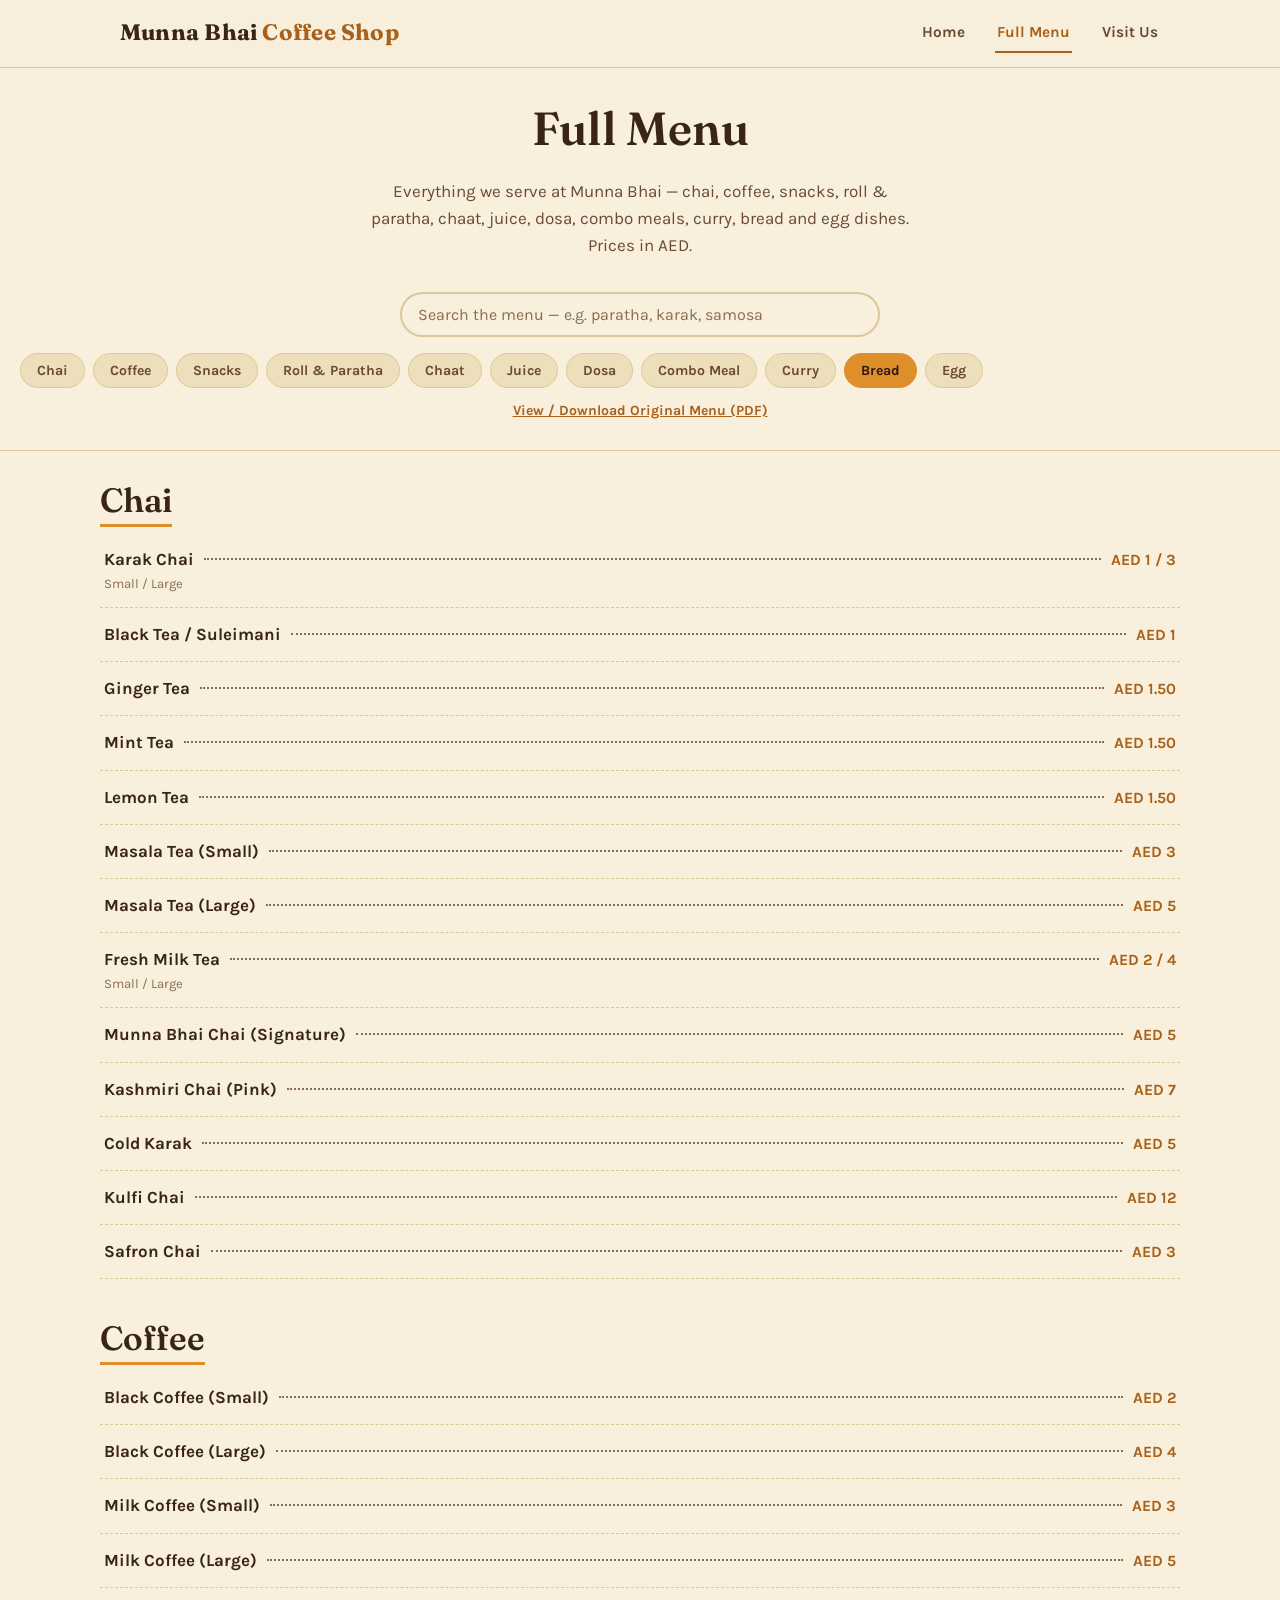
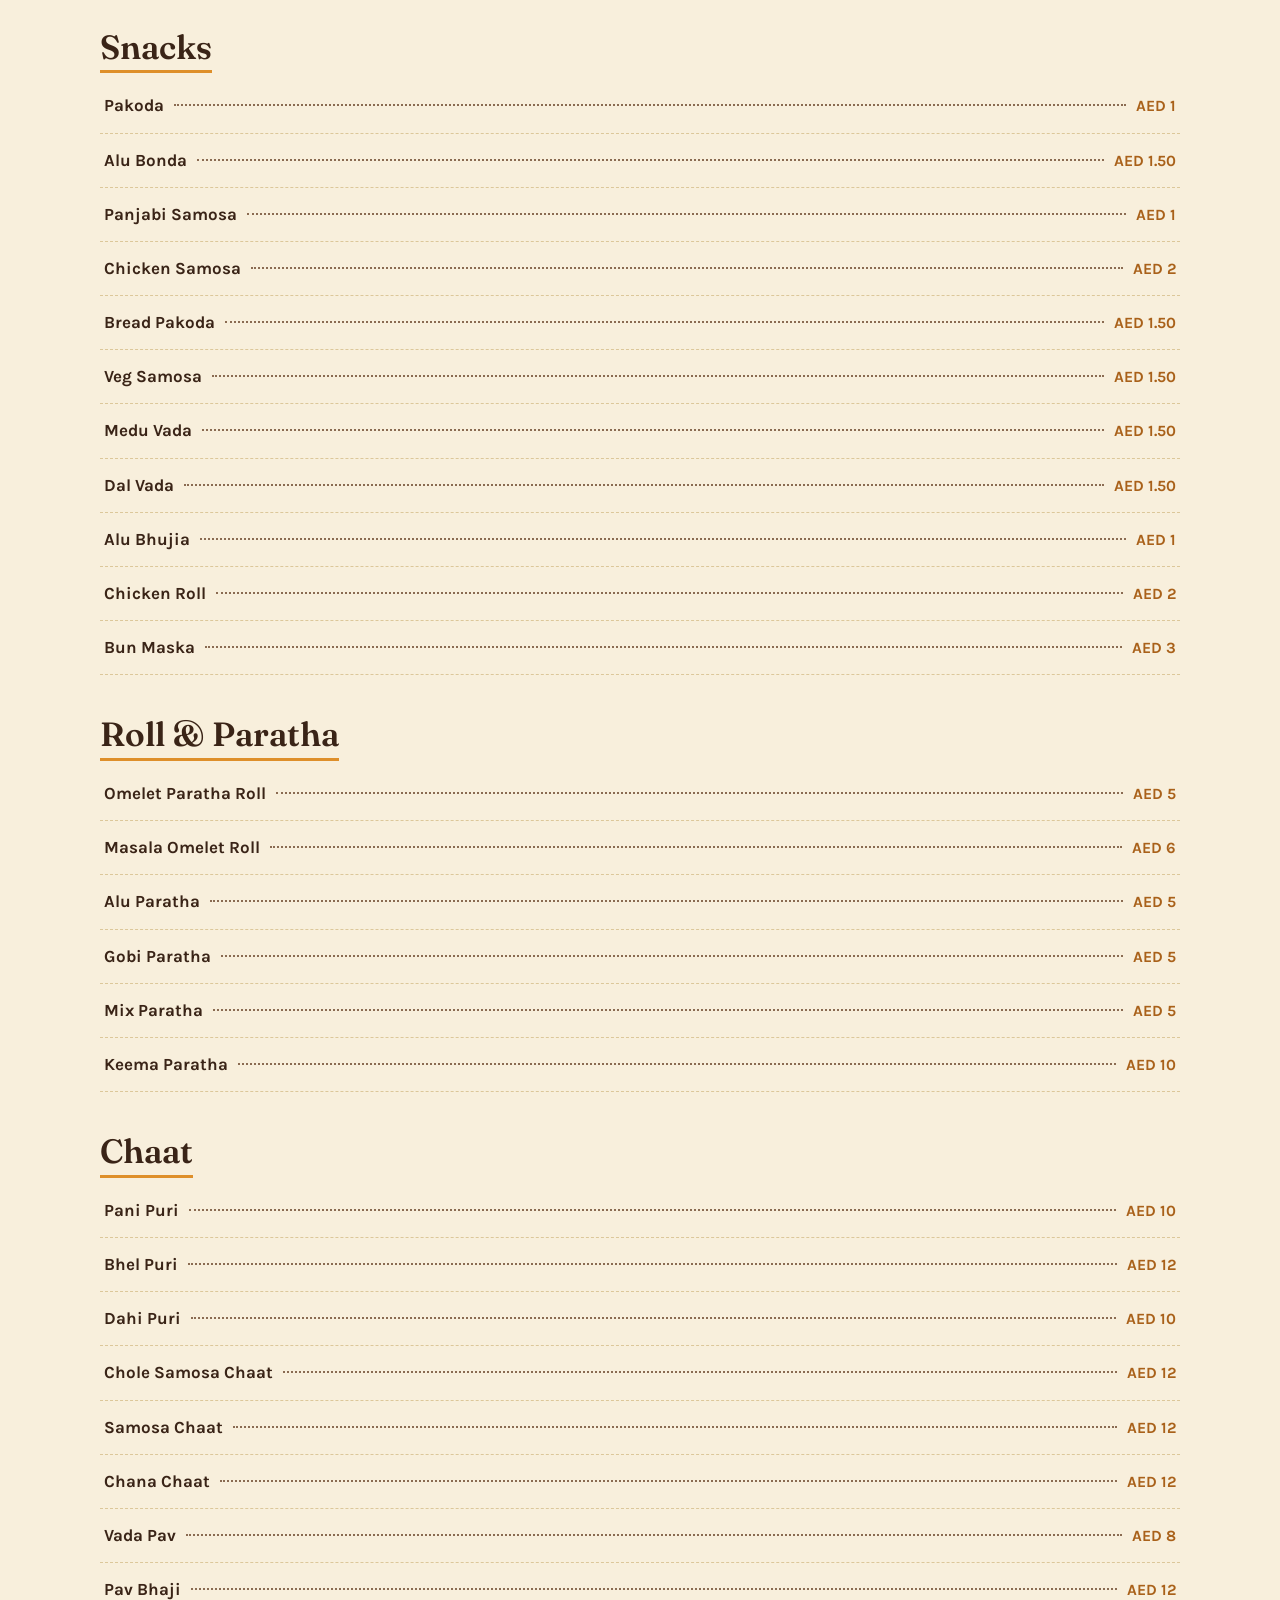
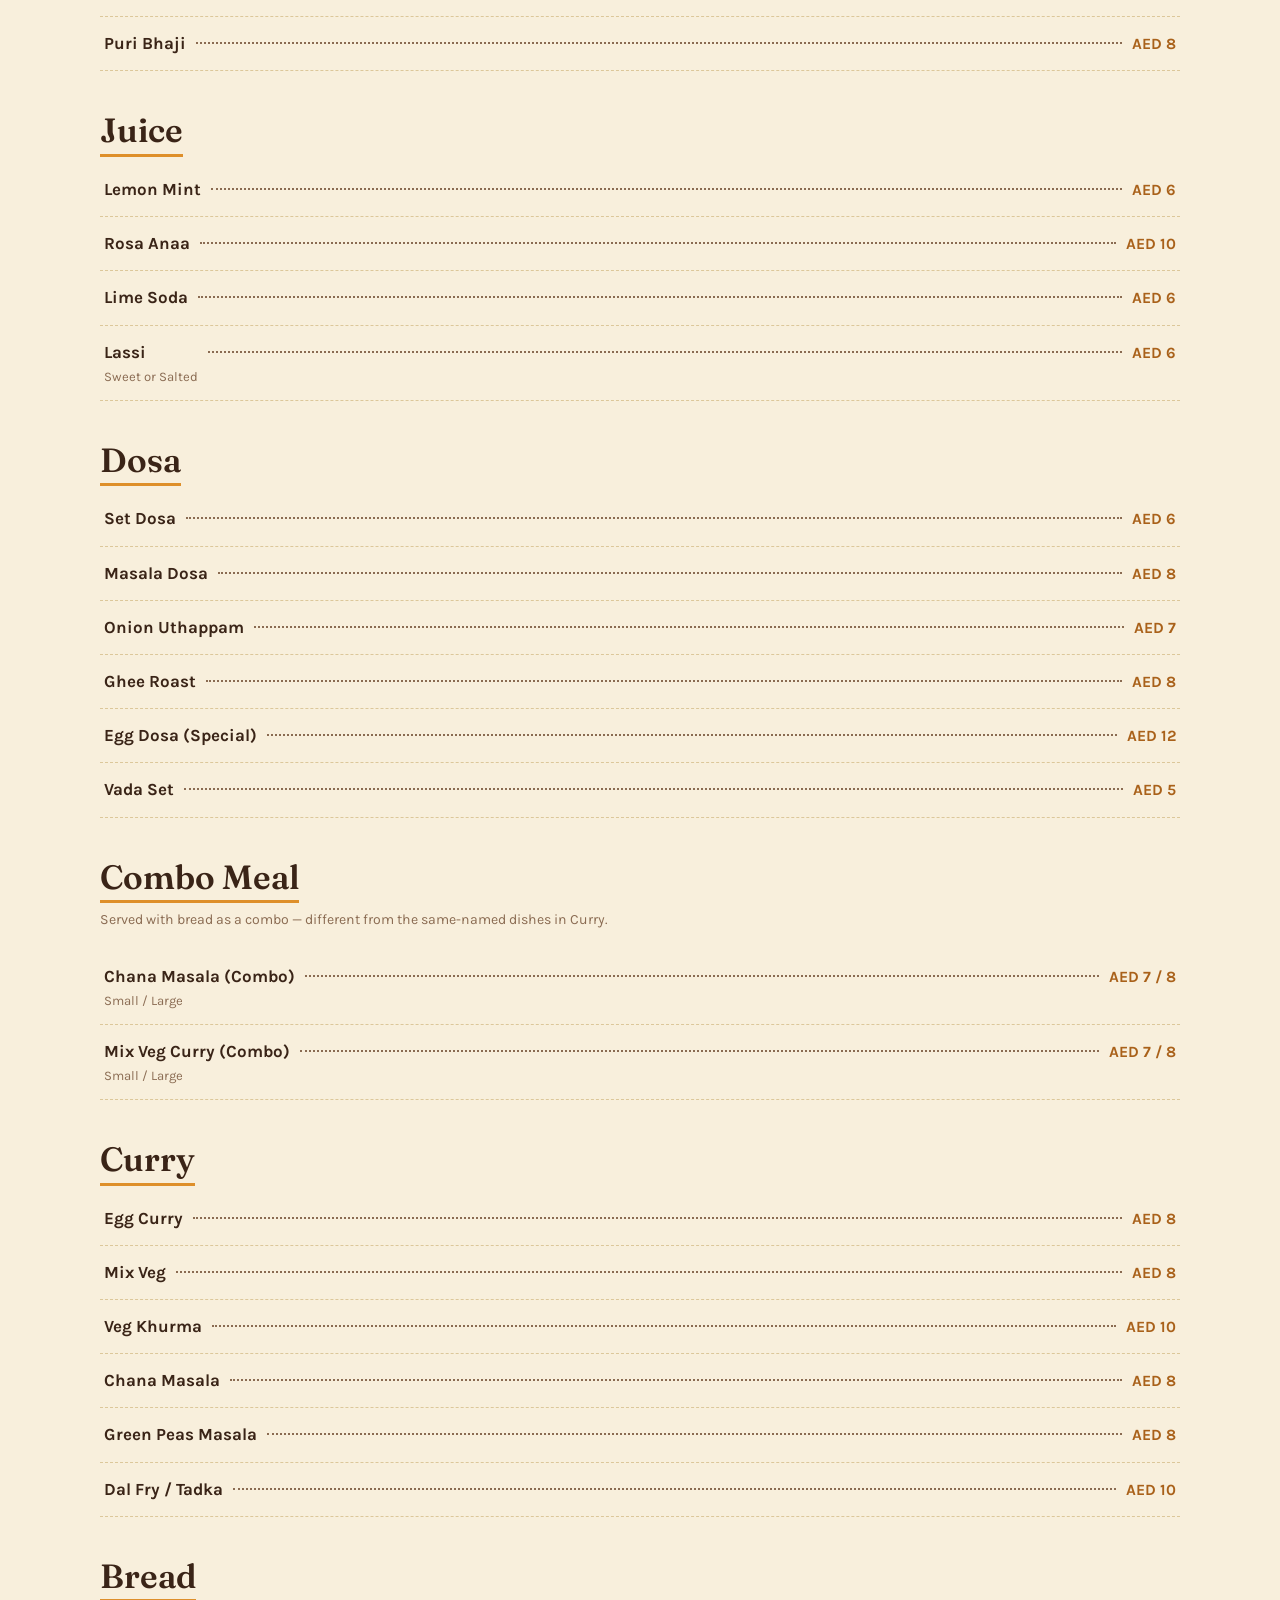
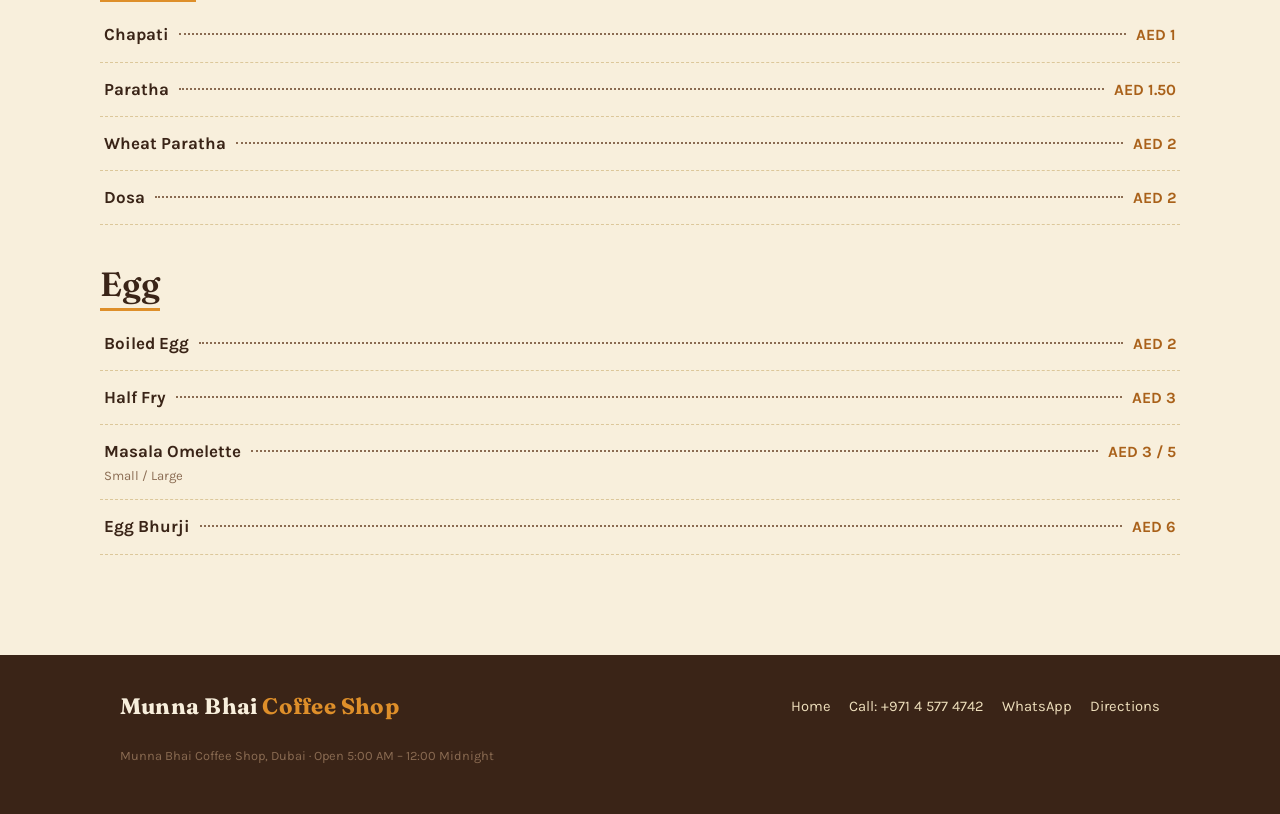
==== menu.html @ 08f59a2c "Add Munna Bhai website files Fix Pav Bhaji spelling" ====
<!doctype html>
<html lang="en">
<head>
<meta charset="utf-8">
<meta name="viewport" content="width=device-width, initial-scale=1">
<title>Full Menu — Munna Bhai Coffee Shop</title>
<meta name="description" content="The full menu at Munna Bhai Coffee Shop, Dubai — chai, coffee, snacks, roll & paratha, chaat, juice, dosa, combo meals, curry, bread and egg dishes.">
<link rel="preconnect" href="https://fonts.googleapis.com">
<link rel="preconnect" href="https://fonts.gstatic.com" crossorigin>
<link href="https://fonts.googleapis.com/css2?family=Fraunces:ital,wght@0,600;0,700;1,500&family=Karla:wght@400;500;700&display=swap" rel="stylesheet">
<link rel="stylesheet" href="styles.css">
</head>
<body>

<header class="site-header">
  <div class="container">
    <a href="index.html" class="wordmark">Munna Bhai <span>Coffee Shop</span></a>
    <button class="nav-toggle" aria-label="Open menu" aria-expanded="false" id="navToggle"><span></span></button>
    <nav class="main-nav" id="mainNav">
      <a href="index.html">Home</a>
      <a href="menu.html" aria-current="page">Full Menu</a>
      <a href="index.html#visit">Visit Us</a>
    </nav>
  </div>
</header>

<div class="menu-page-header container">
  <h1>Full Menu</h1>
  <p>Everything we serve at Munna Bhai — chai, coffee, snacks, roll &amp; paratha, chaat, juice, dosa, combo meals, curry, bread and egg dishes. Prices in AED.</p>
</div>

<div class="menu-tools">
  <div class="search-wrap">
    <input type="search" id="menuSearch" placeholder="Search the menu — e.g. paratha, karak, samosa" aria-label="Search the menu">
  </div>
  <nav class="category-nav" id="categoryNav" aria-label="Menu categories">
    <button data-target="chai" class="active">Chai</button>
    <button data-target="coffee">Coffee</button>
    <button data-target="snacks">Snacks</button>
    <button data-target="roll-paratha">Roll &amp; Paratha</button>
    <button data-target="chaat">Chaat</button>
    <button data-target="juice">Juice</button>
    <button data-target="dosa">Dosa</button>
    <button data-target="combo">Combo Meal</button>
    <button data-target="curry">Curry</button>
    <button data-target="bread">Bread</button>
    <button data-target="egg">Egg</button>
  </nav>
  <p class="original-menu-link"><a href="munna-bhai-menu-original.pdf" target="_blank" rel="noopener">View / Download Original Menu (PDF)</a></p>
</div>

<main class="menu-sections container">

  <section class="menu-category" id="chai">
    <h2>Chai</h2>
    <ul class="menu-items">
      <li class="menu-item"><span class="item-name">Karak Chai<span class="item-note">Small / Large</span></span><span class="leader"></span><span class="item-price">AED 1 / 3</span></li>
      <li class="menu-item"><span class="item-name">Black Tea / Suleimani</span><span class="leader"></span><span class="item-price">AED 1</span></li>
      <li class="menu-item"><span class="item-name">Ginger Tea</span><span class="leader"></span><span class="item-price">AED 1.50</span></li>
      <li class="menu-item"><span class="item-name">Mint Tea</span><span class="leader"></span><span class="item-price">AED 1.50</span></li>
      <li class="menu-item"><span class="item-name">Lemon Tea</span><span class="leader"></span><span class="item-price">AED 1.50</span></li>
      <li class="menu-item"><span class="item-name">Masala Tea (Small)</span><span class="leader"></span><span class="item-price">AED 3</span></li>
      <li class="menu-item"><span class="item-name">Masala Tea (Large)</span><span class="leader"></span><span class="item-price">AED 5</span></li>
      <li class="menu-item"><span class="item-name">Fresh Milk Tea<span class="item-note">Small / Large</span></span><span class="leader"></span><span class="item-price">AED 2 / 4</span></li>
      <li class="menu-item"><span class="item-name">Munna Bhai Chai (Signature)</span><span class="leader"></span><span class="item-price">AED 5</span></li>
      <li class="menu-item"><span class="item-name">Kashmiri Chai (Pink)</span><span class="leader"></span><span class="item-price">AED 7</span></li>
      <li class="menu-item"><span class="item-name">Cold Karak</span><span class="leader"></span><span class="item-price">AED 5</span></li>
      <li class="menu-item"><span class="item-name">Kulfi Chai</span><span class="leader"></span><span class="item-price">AED 12</span></li>
      <li class="menu-item"><span class="item-name">Safron Chai</span><span class="leader"></span><span class="item-price">AED 3</span></li>
    </ul>
  </section>

  <section class="menu-category" id="coffee">
    <h2>Coffee</h2>
    <ul class="menu-items">
      <li class="menu-item"><span class="item-name">Black Coffee (Small)</span><span class="leader"></span><span class="item-price">AED 2</span></li>
      <li class="menu-item"><span class="item-name">Black Coffee (Large)</span><span class="leader"></span><span class="item-price">AED 4</span></li>
      <li class="menu-item"><span class="item-name">Milk Coffee (Small)</span><span class="leader"></span><span class="item-price">AED 3</span></li>
      <li class="menu-item"><span class="item-name">Milk Coffee (Large)</span><span class="leader"></span><span class="item-price">AED 5</span></li>
    </ul>
  </section>

  <section class="menu-category" id="snacks">
    <h2>Snacks</h2>
    <ul class="menu-items">
      <li class="menu-item"><span class="item-name">Pakoda</span><span class="leader"></span><span class="item-price">AED 1</span></li>
      <li class="menu-item"><span class="item-name">Alu Bonda</span><span class="leader"></span><span class="item-price">AED 1.50</span></li>
      <li class="menu-item"><span class="item-name">Panjabi Samosa</span><span class="leader"></span><span class="item-price">AED 1</span></li>
      <li class="menu-item"><span class="item-name">Chicken Samosa</span><span class="leader"></span><span class="item-price">AED 2</span></li>
      <li class="menu-item"><span class="item-name">Bread Pakoda</span><span class="leader"></span><span class="item-price">AED 1.50</span></li>
      <li class="menu-item"><span class="item-name">Veg Samosa</span><span class="leader"></span><span class="item-price">AED 1.50</span></li>
      <li class="menu-item"><span class="item-name">Medu Vada</span><span class="leader"></span><span class="item-price">AED 1.50</span></li>
      <li class="menu-item"><span class="item-name">Dal Vada</span><span class="leader"></span><span class="item-price">AED 1.50</span></li>
      <li class="menu-item"><span class="item-name">Alu Bhujia</span><span class="leader"></span><span class="item-price">AED 1</span></li>
      <li class="menu-item"><span class="item-name">Chicken Roll</span><span class="leader"></span><span class="item-price">AED 2</span></li>
      <li class="menu-item"><span class="item-name">Bun Maska</span><span class="leader"></span><span class="item-price">AED 3</span></li>
    </ul>
  </section>

  <section class="menu-category" id="roll-paratha">
    <h2>Roll &amp; Paratha</h2>
    <ul class="menu-items">
      <li class="menu-item"><span class="item-name">Omelet Paratha Roll</span><span class="leader"></span><span class="item-price">AED 5</span></li>
      <li class="menu-item"><span class="item-name">Masala Omelet Roll</span><span class="leader"></span><span class="item-price">AED 6</span></li>
      <li class="menu-item"><span class="item-name">Alu Paratha</span><span class="leader"></span><span class="item-price">AED 5</span></li>
      <li class="menu-item"><span class="item-name">Gobi Paratha</span><span class="leader"></span><span class="item-price">AED 5</span></li>
      <li class="menu-item"><span class="item-name">Mix Paratha</span><span class="leader"></span><span class="item-price">AED 5</span></li>
      <li class="menu-item"><span class="item-name">Keema Paratha</span><span class="leader"></span><span class="item-price">AED 10</span></li>
    </ul>
  </section>

  <section class="menu-category" id="chaat">
    <h2>Chaat</h2>
    <ul class="menu-items">
      <li class="menu-item"><span class="item-name">Pani Puri</span><span class="leader"></span><span class="item-price">AED 10</span></li>
      <li class="menu-item"><span class="item-name">Bhel Puri</span><span class="leader"></span><span class="item-price">AED 12</span></li>
      <li class="menu-item"><span class="item-name">Dahi Puri</span><span class="leader"></span><span class="item-price">AED 10</span></li>
      <li class="menu-item"><span class="item-name">Chole Samosa Chaat</span><span class="leader"></span><span class="item-price">AED 12</span></li>
      <li class="menu-item"><span class="item-name">Samosa Chaat</span><span class="leader"></span><span class="item-price">AED 12</span></li>
      <li class="menu-item"><span class="item-name">Chana Chaat</span><span class="leader"></span><span class="item-price">AED 12</span></li>
      <li class="menu-item"><span class="item-name">Vada Pav</span><span class="leader"></span><span class="item-price">AED 8</span></li>
      <li class="menu-item"><span class="item-name">Pav Bhaji</span><span class="leader"></span><span class="item-price">AED 12</span></li>
      <li class="menu-item"><span class="item-name">Puri Bhaji</span><span class="leader"></span><span class="item-price">AED 8</span></li>
    </ul>
  </section>

  <section class="menu-category" id="juice">
    <h2>Juice</h2>
    <ul class="menu-items">
      <li class="menu-item"><span class="item-name">Lemon Mint</span><span class="leader"></span><span class="item-price">AED 6</span></li>
      <li class="menu-item"><span class="item-name">Rosa Anaa</span><span class="leader"></span><span class="item-price">AED 10</span></li>
      <li class="menu-item"><span class="item-name">Lime Soda</span><span class="leader"></span><span class="item-price">AED 6</span></li>
      <li class="menu-item"><span class="item-name">Lassi<span class="item-note">Sweet or Salted</span></span><span class="leader"></span><span class="item-price">AED 6</span></li>
    </ul>
  </section>

  <section class="menu-category" id="dosa">
    <h2>Dosa</h2>
    <ul class="menu-items">
      <li class="menu-item"><span class="item-name">Set Dosa</span><span class="leader"></span><span class="item-price">AED 6</span></li>
      <li class="menu-item"><span class="item-name">Masala Dosa</span><span class="leader"></span><span class="item-price">AED 8</span></li>
      <li class="menu-item"><span class="item-name">Onion Uthappam</span><span class="leader"></span><span class="item-price">AED 7</span></li>
      <li class="menu-item"><span class="item-name">Ghee Roast</span><span class="leader"></span><span class="item-price">AED 8</span></li>
      <li class="menu-item"><span class="item-name">Egg Dosa (Special)</span><span class="leader"></span><span class="item-price">AED 12</span></li>
      <li class="menu-item"><span class="item-name">Vada Set</span><span class="leader"></span><span class="item-price">AED 5</span></li>
    </ul>
  </section>

  <section class="menu-category" id="combo">
    <h2>Combo Meal</h2>
    <p class="category-sub">Served with bread as a combo — different from the same-named dishes in Curry.</p>
    <ul class="menu-items">
      <li class="menu-item"><span class="item-name">Chana Masala (Combo)<span class="item-note">Small / Large</span></span><span class="leader"></span><span class="item-price">AED 7 / 8</span></li>
      <li class="menu-item"><span class="item-name">Mix Veg Curry (Combo)<span class="item-note">Small / Large</span></span><span class="leader"></span><span class="item-price">AED 7 / 8</span></li>
    </ul>
  </section>

  <section class="menu-category" id="curry">
    <h2>Curry</h2>
    <ul class="menu-items">
      <li class="menu-item"><span class="item-name">Egg Curry</span><span class="leader"></span><span class="item-price">AED 8</span></li>
      <li class="menu-item"><span class="item-name">Mix Veg</span><span class="leader"></span><span class="item-price">AED 8</span></li>
      <li class="menu-item"><span class="item-name">Veg Khurma</span><span class="leader"></span><span class="item-price">AED 10</span></li>
      <li class="menu-item"><span class="item-name">Chana Masala</span><span class="leader"></span><span class="item-price">AED 8</span></li>
      <li class="menu-item"><span class="item-name">Green Peas Masala</span><span class="leader"></span><span class="item-price">AED 8</span></li>
      <li class="menu-item"><span class="item-name">Dal Fry / Tadka</span><span class="leader"></span><span class="item-price">AED 10</span></li>
    </ul>
  </section>

  <section class="menu-category" id="bread">
    <h2>Bread</h2>
    <ul class="menu-items">
      <li class="menu-item"><span class="item-name">Chapati</span><span class="leader"></span><span class="item-price">AED 1</span></li>
      <li class="menu-item"><span class="item-name">Paratha</span><span class="leader"></span><span class="item-price">AED 1.50</span></li>
      <li class="menu-item"><span class="item-name">Wheat Paratha</span><span class="leader"></span><span class="item-price">AED 2</span></li>
      <li class="menu-item"><span class="item-name">Dosa</span><span class="leader"></span><span class="item-price">AED 2</span></li>
    </ul>
  </section>

  <section class="menu-category" id="egg">
    <h2>Egg</h2>
    <ul class="menu-items">
      <li class="menu-item"><span class="item-name">Boiled Egg</span><span class="leader"></span><span class="item-price">AED 2</span></li>
      <li class="menu-item"><span class="item-name">Half Fry</span><span class="leader"></span><span class="item-price">AED 3</span></li>
      <li class="menu-item"><span class="item-name">Masala Omelette<span class="item-note">Small / Large</span></span><span class="leader"></span><span class="item-price">AED 3 / 5</span></li>
      <li class="menu-item"><span class="item-name">Egg Bhurji</span><span class="leader"></span><span class="item-price">AED 6</span></li>
    </ul>
  </section>

  <p class="no-results" id="noResults">No dishes match your search. Try a different word.</p>

</main>

<footer class="site-footer">
  <div class="container">
    <a href="index.html" class="wordmark">Munna Bhai <span>Coffee Shop</span></a>
    <ul class="footer-links">
      <li><a href="index.html">Home</a></li>
      <li><a href="tel:+97145774742">Call: +971 4 577 4742</a></li>
      <li><a href="https://wa.me/971563272263" target="_blank" rel="noopener">WhatsApp</a></li>
      <li><a href="https://maps.app.goo.gl/atyirb3sPu7G8HY16" target="_blank" rel="noopener">Directions</a></li>
    </ul>
    <p class="footer-note">Munna Bhai Coffee Shop, Dubai · Open 5:00 AM – 12:00 Midnight</p>
  </div>
</footer>

<div class="mobile-bar">
  <a href="tel:+97145774742"><span class="ic">📞</span>Call</a>
  <a href="https://maps.app.goo.gl/atyirb3sPu7G8HY16" target="_blank" rel="noopener"><span class="ic">📍</span>Directions</a>
</div>

<script src="script.js"></script>
</body>
</html>
---- styles.css ----
/* ============================================================
   MUNNA BHAI — shared styles
   Warm cream / deep brown / saffron chai-shop palette.
   ============================================================ */

:root {
  --cream:        #F8EFDC;
  --cream-deep:   #EEDFBC;
  --cream-line:   #DCC79A;
  --brown:        #3A2417;
  --brown-soft:   #6B4A34;
  --brown-faint:  #8A6B52;
  --saffron:      #DE8F2A;
  --saffron-deep: #A9611A;
  --maroon:       #8A2E1C;
  --cream-rgb:    248, 239, 220;

  --font-display: "Fraunces", Georgia, serif;
  --font-body:    "Karla", "Segoe UI", sans-serif;

  --max-width: 1080px;
  --radius: 10px;
}

* { box-sizing: border-box; }

html {
  scroll-behavior: smooth;
}

@media (prefers-reduced-motion: reduce) {
  html { scroll-behavior: auto; }
  * { animation-duration: 0.01ms !important; transition-duration: 0.01ms !important; }
}

body {
  margin: 0;
  background: var(--cream);
  color: var(--brown);
  font-family: var(--font-body);
  font-size: 17px;
  line-height: 1.6;
  -webkit-font-smoothing: antialiased;
}

img { max-width: 100%; display: block; }

a { color: inherit; }

h1, h2, h3 {
  font-family: var(--font-display);
  color: var(--brown);
  margin: 0 0 0.5em;
  line-height: 1.15;
  font-weight: 600;
}

h1 { font-size: clamp(2rem, 6vw, 2.9rem); }
h2 { font-size: clamp(1.5rem, 4.5vw, 2.1rem); }
h3 { font-size: 1.2rem; }

p { margin: 0 0 1em; }

.container {
  max-width: var(--max-width);
  margin: 0 auto;
  padding: 0 20px;
}

/* Focus visibility */
a:focus-visible,
button:focus-visible,
input:focus-visible {
  outline: 3px solid var(--saffron-deep);
  outline-offset: 2px;
}

/* ---------- Buttons ---------- */
.btn {
  display: inline-flex;
  align-items: center;
  justify-content: center;
  gap: 8px;
  padding: 13px 24px;
  border-radius: var(--radius);
  font-family: var(--font-body);
  font-weight: 700;
  font-size: 0.98rem;
  text-decoration: none;
  border: 2px solid transparent;
  cursor: pointer;
  transition: background-color 0.15s ease, color 0.15s ease, border-color 0.15s ease;
}

.btn-primary {
  background: var(--saffron);
  color: #2B1A0F;
}
.btn-primary:hover { background: var(--saffron-deep); color: #fff; }

.btn-outline {
  background: transparent;
  border-color: var(--brown);
  color: var(--brown);
}
.btn-outline:hover { background: var(--brown); color: var(--cream); }

.btn-row {
  display: flex;
  flex-wrap: wrap;
  gap: 14px;
}

/* ---------- Header ---------- */
.site-header {
  position: sticky;
  top: 0;
  z-index: 40;
  background: rgba(var(--cream-rgb), 0.94);
  backdrop-filter: blur(6px);
  border-bottom: 1px solid var(--cream-line);
}

.site-header .container {
  display: flex;
  align-items: center;
  justify-content: space-between;
  padding-top: 14px;
  padding-bottom: 14px;
}

.wordmark {
  font-family: var(--font-display);
  font-size: 1.4rem;
  font-weight: 700;
  text-decoration: none;
  color: var(--brown);
  letter-spacing: 0.01em;
}
.wordmark span { color: var(--saffron-deep); }

.main-nav {
  display: flex;
  gap: 28px;
}

.main-nav a {
  text-decoration: none;
  font-weight: 700;
  font-size: 0.96rem;
  color: var(--brown-soft);
  padding: 6px 2px;
  border-bottom: 2px solid transparent;
}
.main-nav a:hover,
.main-nav a[aria-current="page"] {
  color: var(--saffron-deep);
  border-bottom-color: var(--saffron-deep);
}

.nav-toggle {
  display: none;
  background: none;
  border: 2px solid var(--brown);
  border-radius: 8px;
  width: 42px;
  height: 38px;
  align-items: center;
  justify-content: center;
  cursor: pointer;
}
.nav-toggle span,
.nav-toggle span::before,
.nav-toggle span::after {
  display: block;
  width: 20px;
  height: 2px;
  background: var(--brown);
  position: relative;
}
.nav-toggle span::before,
.nav-toggle span::after {
  content: "";
  position: absolute;
  left: 0;
}
.nav-toggle span::before { top: -6px; }
.nav-toggle span::after { top: 6px; }

@media (max-width: 680px) {
  .nav-toggle { display: inline-flex; }
  .main-nav {
    position: absolute;
    top: 100%;
    left: 0;
    right: 0;
    background: var(--cream);
    border-bottom: 1px solid var(--cream-line);
    flex-direction: column;
    gap: 0;
    padding: 6px 20px 14px;
    display: none;
  }
  .main-nav.open { display: flex; }
  .main-nav a { padding: 12px 0; border-bottom: 1px solid var(--cream-line); }
}

/* ---------- Hero ---------- */
.hero {
  background: linear-gradient(180deg, var(--cream-deep) 0%, var(--cream) 100%);
  border-bottom: 1px solid var(--cream-line);
}

.hero .container {
  display: grid;
  grid-template-columns: 1.1fr 1fr;
  gap: 40px;
  align-items: center;
  padding-top: 48px;
  padding-bottom: 48px;
}

.hero-copy .eyebrow-tag {
  display: inline-block;
  color: var(--saffron-deep);
  font-family: var(--font-display);
  font-style: italic;
  font-size: 1.05rem;
  margin-bottom: 10px;
}

.hero-copy p {
  color: var(--brown-soft);
  font-size: 1.08rem;
  max-width: 46ch;
}

.hero-art {
  width: 100%;
  border-radius: 16px;
  overflow: hidden;
  background: var(--brown);
}
.hero-art svg { width: 100%; height: auto; display: block; }
.hero-art figcaption {
  font-size: 0.78rem;
  color: var(--brown-faint);
  text-align: center;
  margin-top: 8px;
}

@media (max-width: 800px) {
  .hero .container {
    grid-template-columns: 1fr;
    padding-top: 32px;
  }
  .hero-art { order: -1; }
}

/* ---------- Specialities ---------- */
.specialities { padding: 56px 0 40px; }

.section-heading {
  text-align: center;
  max-width: 60ch;
  margin: 0 auto 32px;
}
.section-heading p { color: var(--brown-soft); }

.spec-grid {
  display: grid;
  grid-template-columns: repeat(4, 1fr);
  gap: 18px;
}

@media (max-width: 760px) {
  .spec-grid { grid-template-columns: repeat(2, 1fr); }
}

.spec-card {
  background: var(--cream-deep);
  border: 1px solid var(--cream-line);
  border-radius: var(--radius);
  padding: 22px 16px;
  text-align: center;
}
.spec-card svg { width: 46px; height: 46px; margin: 0 auto 12px; }
.spec-card h3 { margin-bottom: 4px; font-size: 1.08rem; }
.spec-card p { color: var(--brown-soft); font-size: 0.92rem; margin: 0; }

.curry-note {
  margin: 26px auto 0;
  max-width: 640px;
  text-align: center;
  border-top: 1px solid var(--cream-line);
  padding-top: 22px;
  color: var(--brown-soft);
}
.curry-note strong { color: var(--brown); }

/* ---------- Menu preview ---------- */
.menu-preview { padding: 40px 0 56px; }

.preview-list {
  max-width: 640px;
  margin: 0 auto;
  list-style: none;
  padding: 0;
}
.preview-list li {
  display: flex;
  align-items: baseline;
  gap: 8px;
  padding: 12px 0;
  border-bottom: 1px dashed var(--cream-line);
}
.preview-list .item-name { font-weight: 700; white-space: nowrap; }
.preview-list .leader {
  flex: 1;
  border-bottom: 2px dotted var(--brown-faint);
  height: 0;
  transform: translateY(-4px);
}
.preview-list .item-price {
  font-weight: 700;
  color: var(--saffron-deep);
  white-space: nowrap;
}

.preview-cta { text-align: center; margin-top: 30px; }

/* ---------- About ---------- */
.about {
  background: var(--cream-deep);
  border-top: 1px solid var(--cream-line);
  border-bottom: 1px solid var(--cream-line);
  padding: 52px 0;
}
.about .container {
  display: grid;
  grid-template-columns: 1fr 1fr;
  gap: 40px;
  align-items: center;
}
.about-art svg { width: 100%; height: auto; border-radius: 14px; }
.about-copy p { color: var(--brown-soft); }

@media (max-width: 760px) {
  .about .container { grid-template-columns: 1fr; }
  .about-art { order: -1; max-width: 320px; margin: 0 auto; }
}

/* ---------- Visit us ---------- */
.visit { padding: 52px 0 40px; }

.visit-grid {
  display: grid;
  grid-template-columns: 1fr 1fr;
  gap: 36px;
  align-items: start;
}

@media (max-width: 760px) {
  .visit-grid { grid-template-columns: 1fr; }
}

.visit-art svg { width: 100%; height: auto; border-radius: 14px; }

.detail-list {
  list-style: none;
  padding: 0;
  margin: 0 0 22px;
}
.detail-list li {
  display: flex;
  gap: 12px;
  padding: 10px 0;
  border-bottom: 1px solid var(--cream-line);
}
.detail-list .label {
  font-weight: 700;
  min-width: 92px;
  color: var(--brown-soft);
}
.detail-list a { text-decoration: underline; text-decoration-color: var(--saffron); }

/* ---------- Footer ---------- */
.site-footer {
  background: var(--brown);
  color: var(--cream);
  padding: 34px 0 90px;
}
.site-footer .container {
  display: flex;
  flex-wrap: wrap;
  justify-content: space-between;
  gap: 16px;
  align-items: center;
}
.site-footer .wordmark { color: var(--cream); }
.site-footer .wordmark span { color: var(--saffron); }
.footer-links {
  list-style: none;
  display: flex;
  flex-wrap: wrap;
  gap: 18px;
  padding: 0;
  margin: 0;
  font-size: 0.92rem;
}
.footer-links a { text-decoration: none; color: var(--cream-deep); }
.footer-links a:hover { color: var(--saffron); }
.footer-note {
  width: 100%;
  font-size: 0.8rem;
  color: var(--brown-faint);
  margin-top: 6px;
}

@media (min-width: 681px) {
  .site-footer { padding-bottom: 34px; }
}

/* ---------- Sticky mobile action bar ---------- */
.mobile-bar {
  display: none;
}
@media (max-width: 680px) {
  .mobile-bar {
    display: flex;
    position: fixed;
    left: 0;
    right: 0;
    bottom: 0;
    z-index: 50;
    background: var(--brown);
    border-top: 1px solid var(--saffron-deep);
  }
  .mobile-bar a {
    flex: 1;
    text-align: center;
    padding: 13px 8px;
    text-decoration: none;
    color: var(--cream);
    font-weight: 700;
    font-size: 0.92rem;
  }
  .mobile-bar a:first-child { border-right: 1px solid rgba(var(--cream-rgb), 0.2); }
  .mobile-bar a span.ic { margin-right: 6px; }
}

/* ============================================================
   FULL MENU PAGE
   ============================================================ */

.menu-page-header {
  padding: 34px 0 18px;
  text-align: center;
}
.menu-page-header p { color: var(--brown-soft); max-width: 56ch; margin: 0 auto; }

.menu-tools {
  position: sticky;
  top: 65px;
  z-index: 30;
  background: rgba(var(--cream-rgb), 0.97);
  border-bottom: 1px solid var(--cream-line);
  padding: 14px 0;
}

.search-wrap {
  position: relative;
  max-width: 480px;
  margin: 0 auto 14px;
}
.search-wrap input {
  width: 100%;
  padding: 11px 16px;
  border-radius: 30px;
  border: 2px solid var(--cream-line);
  background: var(--cream);
  color: var(--brown);
  font-family: var(--font-body);
  font-size: 1rem;
}
.search-wrap input::placeholder { color: var(--brown-faint); }
.search-wrap input:focus { border-color: var(--saffron-deep); outline: none; }

.category-nav {
  display: flex;
  gap: 8px;
  overflow-x: auto;
  padding: 2px 20px 6px;
  scrollbar-width: thin;
  -webkit-overflow-scrolling: touch;
}
.category-nav::-webkit-scrollbar { height: 5px; }
.category-nav::-webkit-scrollbar-thumb { background: var(--cream-line); border-radius: 4px; }

.category-nav button {
  flex: none;
  padding: 8px 16px;
  border-radius: 30px;
  border: 1.5px solid var(--cream-line);
  background: var(--cream-deep);
  color: var(--brown-soft);
  font-family: var(--font-body);
  font-weight: 700;
  font-size: 0.88rem;
  cursor: pointer;
  white-space: nowrap;
}
.category-nav button.active,
.category-nav button:hover {
  background: var(--saffron);
  border-color: var(--saffron);
  color: #2B1A0F;
}

.original-menu-link {
  text-align: center;
  font-size: 0.88rem;
  padding-top: 6px;
}
.original-menu-link a { color: var(--saffron-deep); font-weight: 700; text-decoration: underline; }

.menu-sections { padding: 30px 0 60px; }

.menu-category {
  margin-bottom: 40px;
  scroll-margin-top: 150px;
}
.menu-category h2 {
  border-bottom: 3px solid var(--saffron);
  display: inline-block;
  padding-bottom: 4px;
  margin-bottom: 6px;
}
.category-sub {
  color: var(--brown-faint);
  font-size: 0.88rem;
  margin-bottom: 18px;
}

.menu-items { list-style: none; padding: 0; margin: 0; }

.menu-item {
  display: flex;
  align-items: baseline;
  gap: 10px;
  padding: 13px 4px;
  border-bottom: 1px dashed var(--cream-line);
}
.menu-item .item-name {
  font-weight: 700;
  color: var(--brown);
}
.menu-item .item-note {
  display: block;
  font-weight: 400;
  font-size: 0.82rem;
  color: var(--brown-faint);
}
.menu-item .leader {
  flex: 1;
  border-bottom: 2px dotted var(--brown-faint);
  height: 0;
  transform: translateY(-5px);
  min-width: 16px;
}
.menu-item .item-price {
  font-weight: 700;
  color: var(--saffron-deep);
  white-space: nowrap;
  font-size: 0.98rem;
}

.no-results {
  text-align: center;
  color: var(--brown-faint);
  padding: 40px 0;
  display: none;
}
.no-results.visible { display: block; }

.menu-item.hidden { display: none; }
.menu-category.hidden { display: none; }
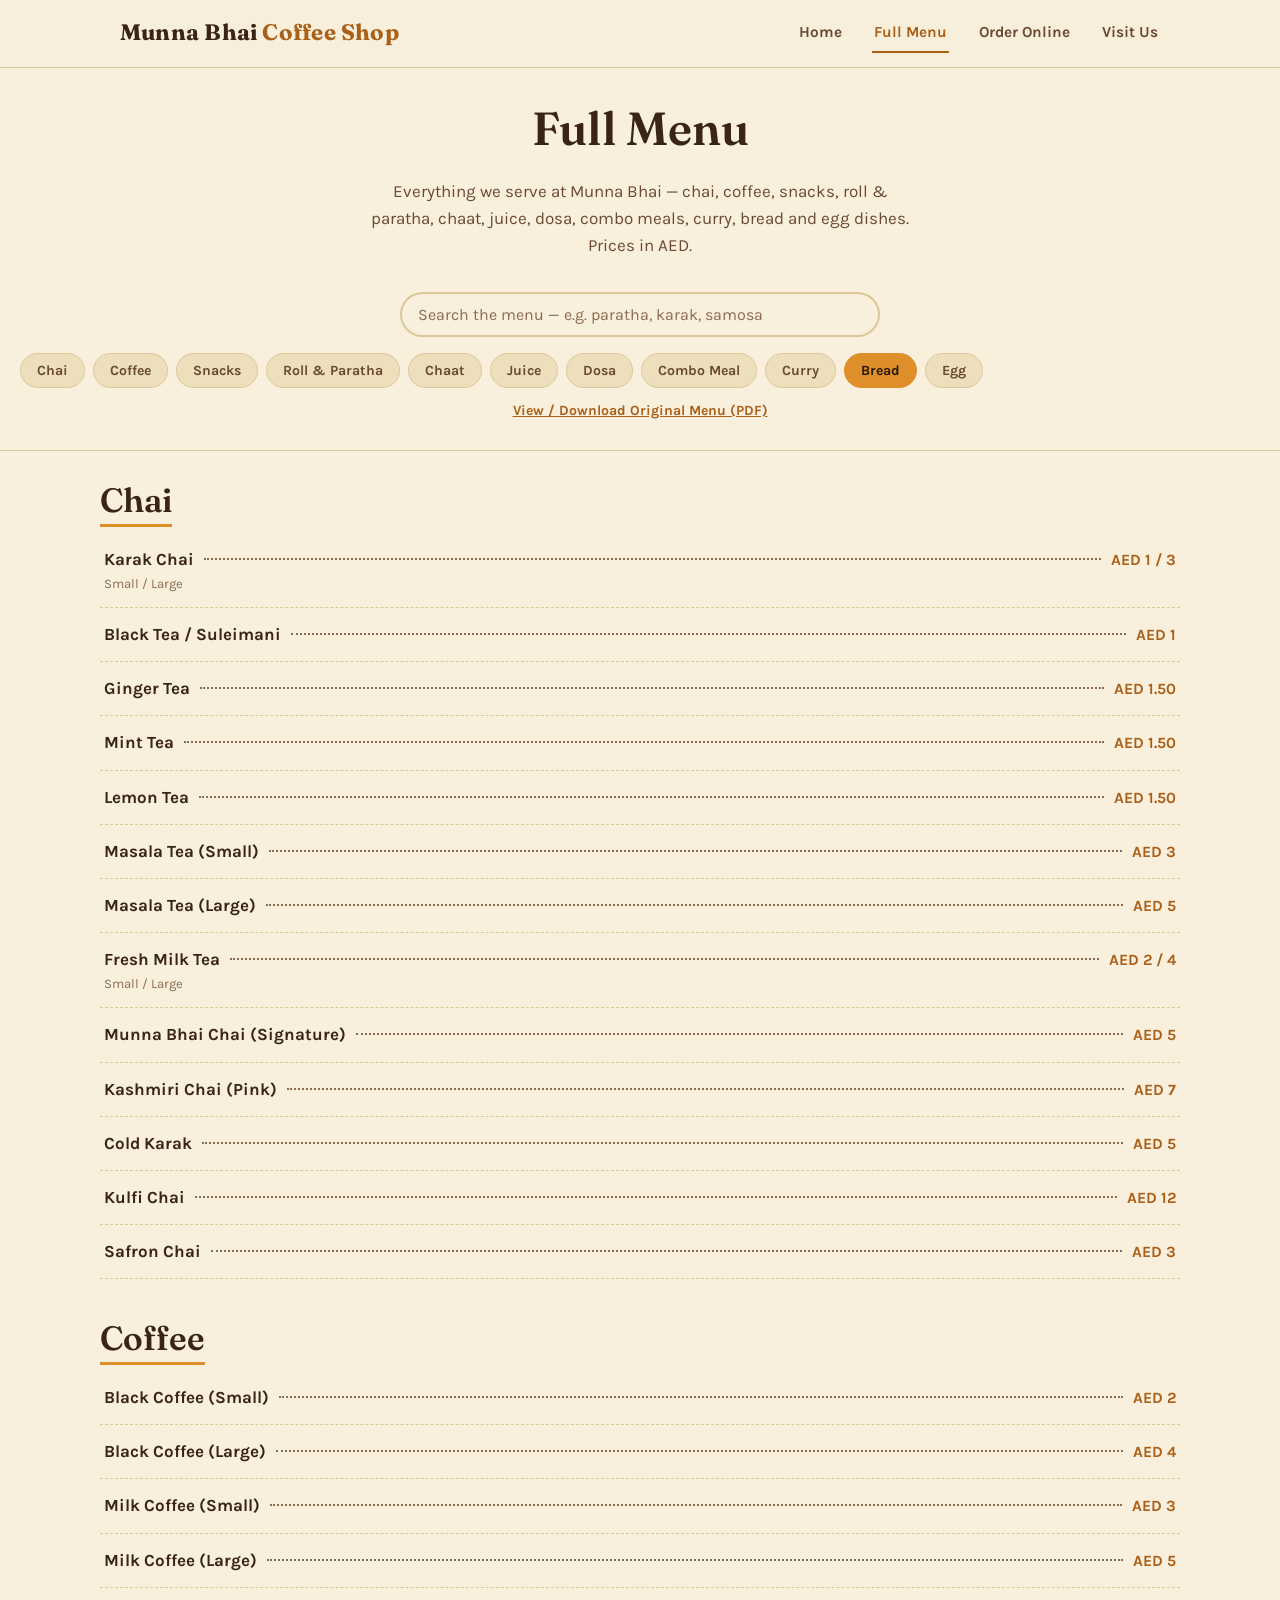
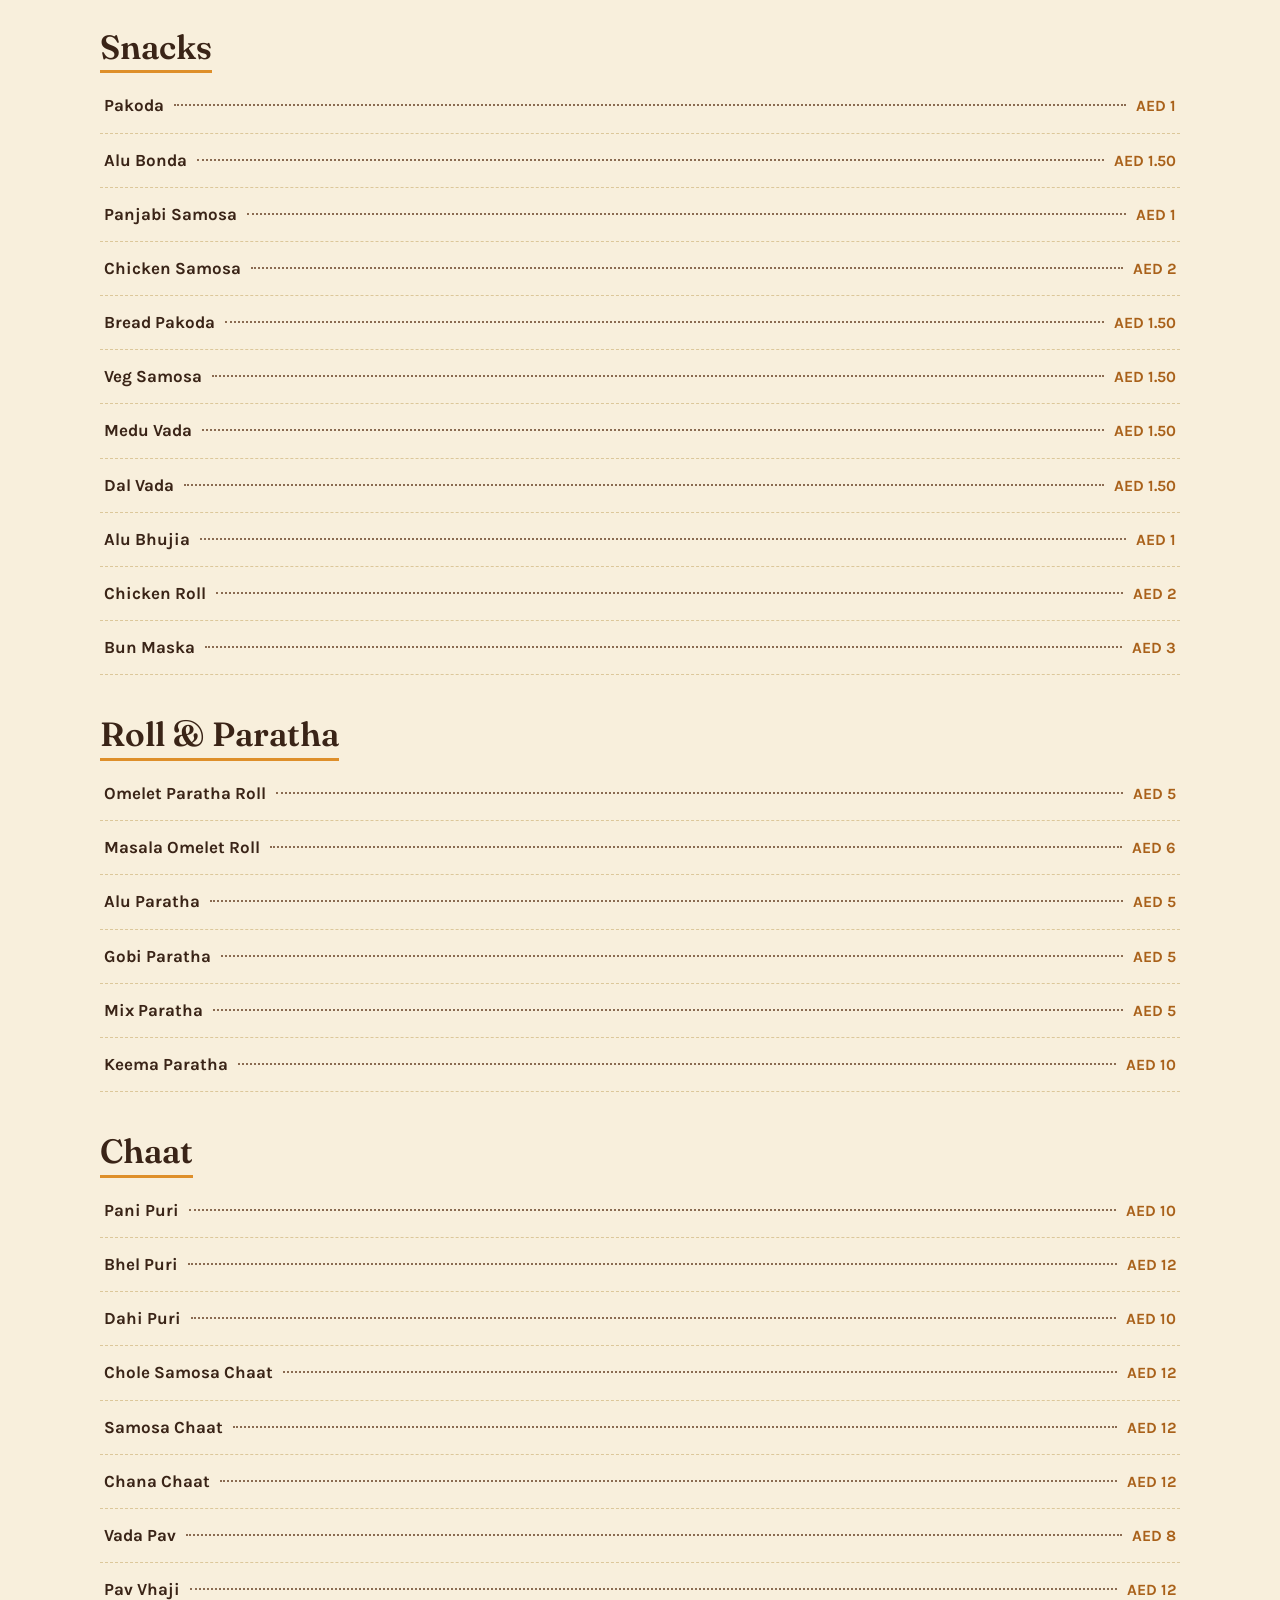
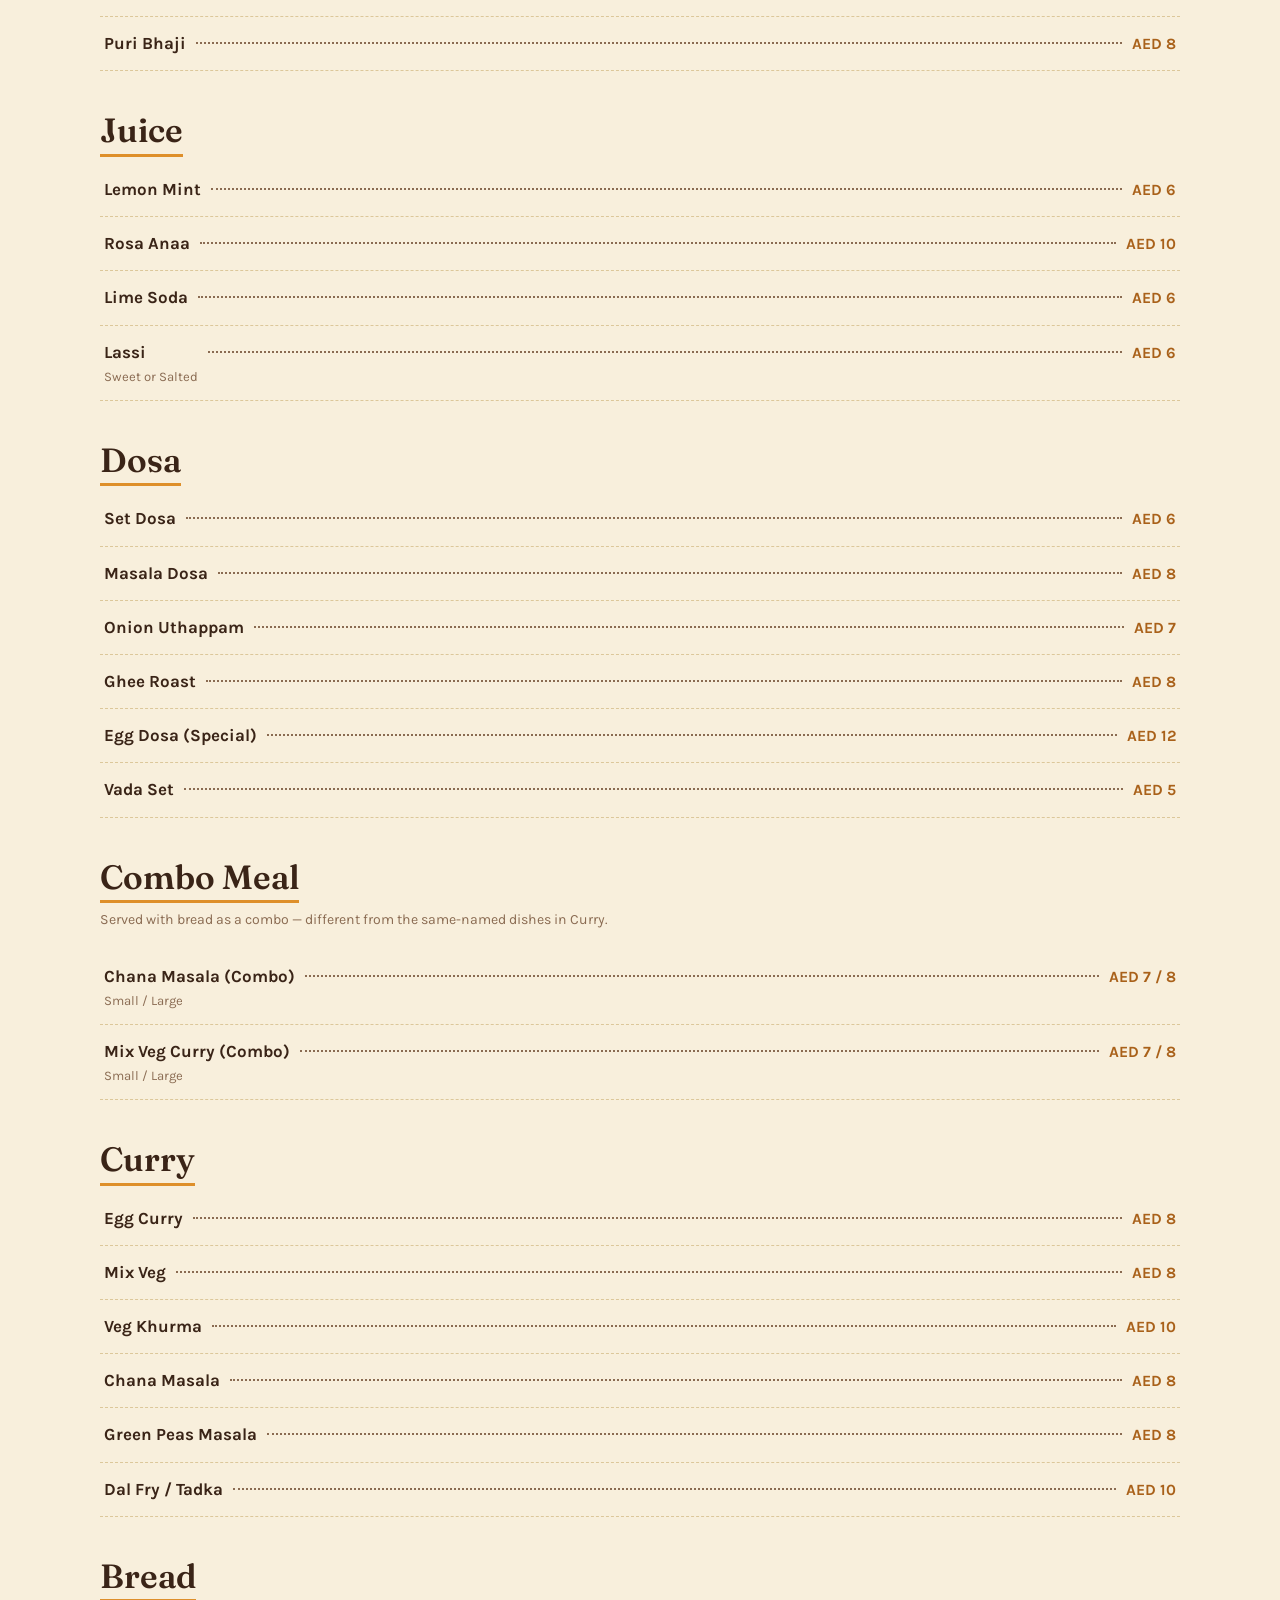
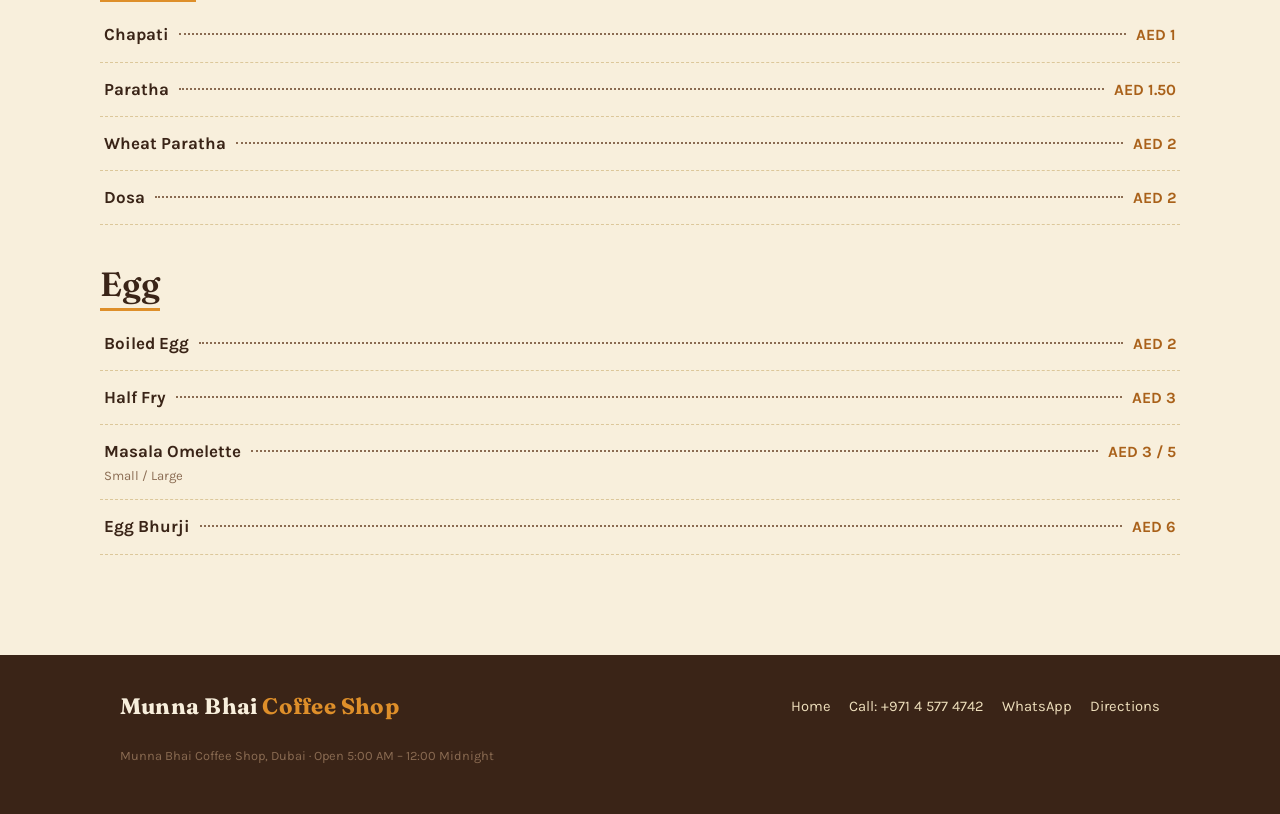
==== commit 9c2d3ee6: "Add files via upload" ====
--- a/menu.html
+++ b/menu.html
@@ -19,6 +19,7 @@
     <nav class="main-nav" id="mainNav">
       <a href="index.html">Home</a>
       <a href="menu.html" aria-current="page">Full Menu</a>
+      <a href="order.html">Order Online</a>
       <a href="index.html#visit">Visit Us</a>
     </nav>
   </div>
@@ -119,7 +120,7 @@
       <li class="menu-item"><span class="item-name">Samosa Chaat</span><span class="leader"></span><span class="item-price">AED 12</span></li>
       <li class="menu-item"><span class="item-name">Chana Chaat</span><span class="leader"></span><span class="item-price">AED 12</span></li>
       <li class="menu-item"><span class="item-name">Vada Pav</span><span class="leader"></span><span class="item-price">AED 8</span></li>
-      <li class="menu-item"><span class="item-name">Pav Bhaji</span><span class="leader"></span><span class="item-price">AED 12</span></li>
+      <li class="menu-item"><span class="item-name">Pav Vhaji</span><span class="leader"></span><span class="item-price">AED 12</span></li>
       <li class="menu-item"><span class="item-name">Puri Bhaji</span><span class="leader"></span><span class="item-price">AED 8</span></li>
     </ul>
   </section>
--- a/styles.css
+++ b/styles.css
@@ -23,6 +23,7 @@
 }
 
 * { box-sizing: border-box; }
+figure { margin: 0; }
 
 html {
   scroll-behavior: smooth;
@@ -237,11 +238,13 @@
 
 .hero-art {
   width: 100%;
+  max-width: 100%;
+  margin: 0 auto;
   border-radius: 16px;
   overflow: hidden;
   background: var(--brown);
 }
-.hero-art svg { width: 100%; height: auto; display: block; }
+.hero-art svg { width: 100%; height: auto; display: block; margin: 0 auto; }
 .hero-art figcaption {
   font-size: 0.78rem;
   color: var(--brown-faint);
@@ -585,3 +588,75 @@
 
 .menu-item.hidden { display: none; }
 .menu-category.hidden { display: none; }
+
+/* ============================================================
+   ORDER ONLINE PAGE — compact centered holder
+   ============================================================ */
+
+.order-page-main {
+  min-height: 60vh;
+  display: flex;
+  align-items: center;
+  justify-content: center;
+  padding: 48px 20px 70px;
+}
+
+.order-holder {
+  width: 100%;
+  max-width: 420px;
+  background: var(--cream-deep);
+  border: 1px solid var(--cream-line);
+  border-radius: 16px;
+  padding: 34px 28px;
+  text-align: center;
+}
+
+.order-holder h1 {
+  font-size: clamp(1.5rem, 5vw, 1.9rem);
+  margin-bottom: 8px;
+}
+
+.order-holder p.order-sub {
+  color: var(--brown-soft);
+  margin-bottom: 26px;
+}
+
+.order-partners {
+  display: flex;
+  flex-direction: column;
+  gap: 14px;
+}
+
+.order-partner-btn {
+  display: flex;
+  align-items: center;
+  justify-content: center;
+  gap: 10px;
+  width: 100%;
+  padding: 16px 18px;
+  border-radius: 10px;
+  text-decoration: none;
+  font-family: var(--font-body);
+  font-weight: 800;
+  font-size: 1.05rem;
+  letter-spacing: 0.02em;
+  border: 2px solid transparent;
+  transition: filter 0.15s ease;
+}
+.order-partner-btn:hover { filter: brightness(0.95); }
+
+.order-partner-btn.talabat {
+  background: #FF5900;
+  color: #ffffff;
+}
+
+.order-partner-btn.keeta {
+  background: #FFC300;
+  color: #2B1A0F;
+}
+
+.order-holder .order-note {
+  margin-top: 22px;
+  font-size: 0.82rem;
+  color: var(--brown-faint);
+}
